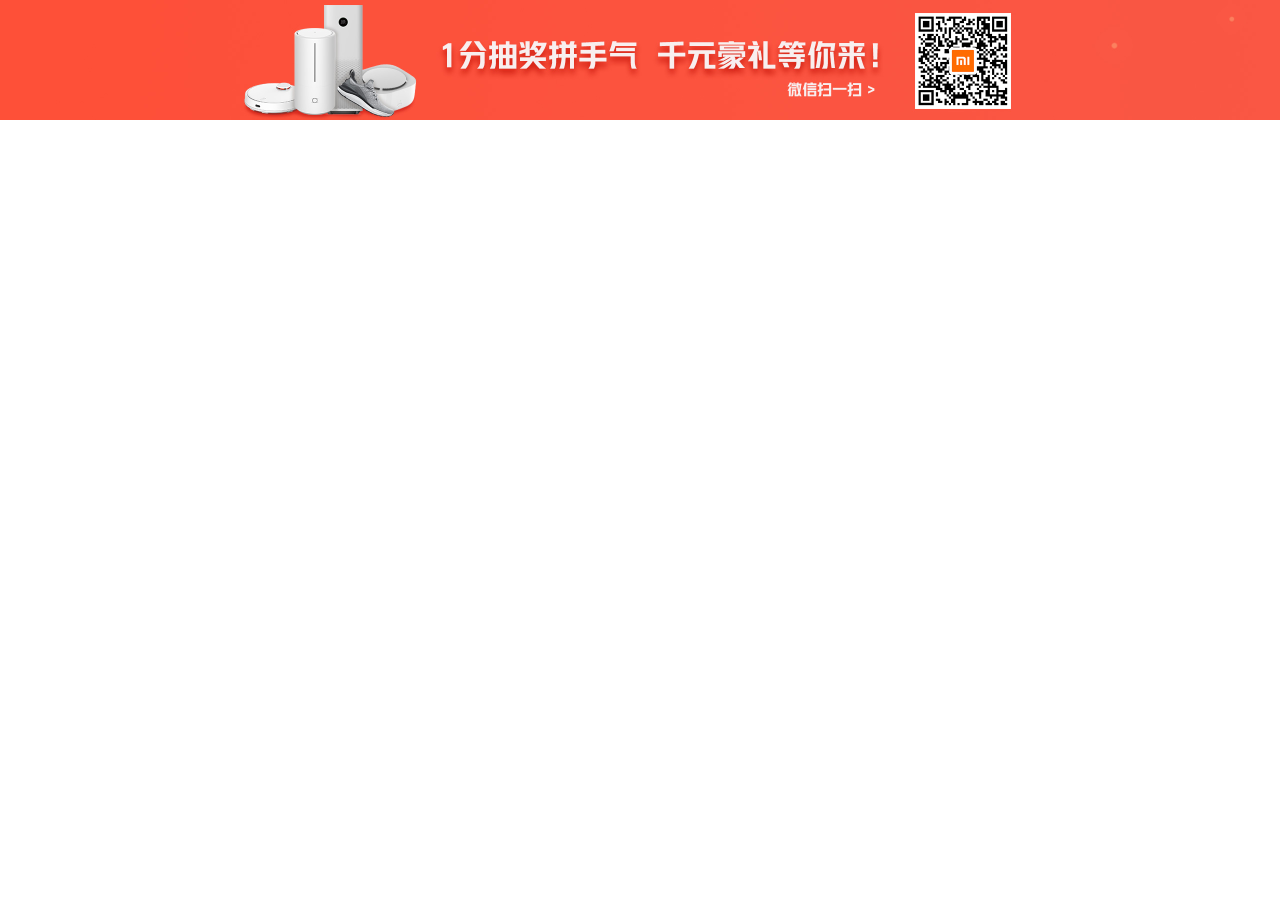
==== index.html @ 409e76ec "实现顶部广告" ====
<!DOCTYPE html>
<html lang="en">
<head>
    <meta charset="UTF-8">
    <meta name="viewport" content="width=device-width, initial-scale=1.0">
    <title>小米商城</title>
    <link rel="stylesheet" href="./css/reset.css">
    <link rel="stylesheet" href="./css/mi.css">
</head>
<body>
    <!-- 顶部广告 start -->
    <div class="header">
        <a href="#">
            <img src="./images/top.jpg" alt="ad">
        </a>

    </div>
    <!-- 顶部广告 end -->
</body>
</html>
---- css/mi.css ----
/* 顶部广告 start */
.header{
    width: 100%;
    height: 120px;
    overflow: hidden;
    position: relative;
}
/* 图片居中 */
.header img{
    height: 120px;
    position: absolute;
    left: 50%;
    transform: translateX(-50%);
}

/* 顶部广告 end */
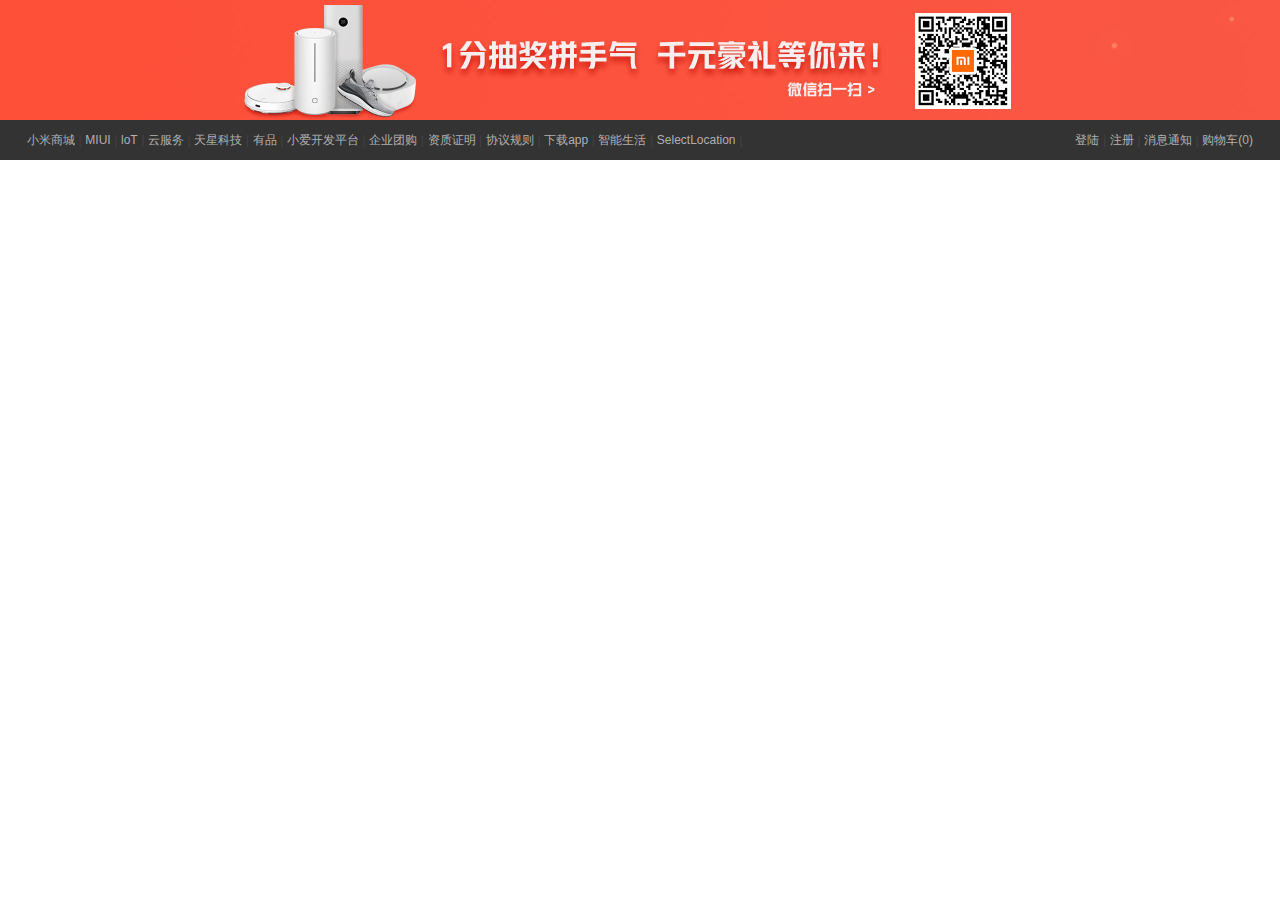
==== commit 6d3f8d3f: "黑色导航" ====
--- a/index.html
+++ b/index.html
@@ -16,5 +16,34 @@
 
     </div>
     <!-- 顶部广告 end -->
+    
+    <!-- 黑色导航 start -->
+    <div class="black-nav">
+        <div class="wrap">
+            <ul class="black-nav-left">
+                <li><a href="#">小米商城</a><span>|</span></li>
+                <li><a href="#">MIUI</a><span>|</span></li>
+                <li><a href="#">loT</a><span>|</span></li>
+                <li><a href="#">云服务</a><span>|</span></li>
+                <li><a href="#">天星科技</a><span>|</span></li>
+                <li><a href="#">有品</a><span>|</span></li>
+                <li><a href="#">小爱开发平台</a><span>|</span></li>
+                <li><a href="#">企业团购</a><span>|</span></li>
+                <li><a href="#">资质证明</a><span>|</span></li>
+                <li><a href="#">协议规则</a><span>|</span></li>
+                <li><a href="#">下载app</a><span>|</span></li>
+                <li><a href="#">智能生活</a><span>|</span></li>
+                <li><a href="#">SelectLocation</a><span>|</span></li>
+            </ul>
+            <ul class="black-nav-right">
+                <li><a href="#">登陆</a><span>|</span></li>
+                <li><a href="#">注册</a><span>|</span></li>
+                <li><a href="#">消息通知</a><span>|</span></li>
+                <li class="cart"><a href="#">购物车(0)</a></li>
+
+            </ul>
+        </div>
+    </div>
+    <!-- 黑色导航 end -->
 </body>
 </html>--- a/css/mi.css
+++ b/css/mi.css
@@ -15,3 +15,37 @@
 
 /* 顶部广告 end */
 
+/* 黑色导航 start */
+.black-nav{
+    width: 100%;
+    height: 40px;
+    line-height: 40px;
+    background-color: #333;
+    font-size: 12px;
+}
+.black-nav .wrap{
+    height: 40px;
+    width: 1226px;
+    /* 上下为0，左右居中 */
+    margin: 0 auto;
+}
+.black-nav .wrap .black-nav-left{
+    float: left;
+}
+.black-nav .wrap .black-nav-right{
+    float: right;
+}
+.black-nav .wrap .black-nav-left li{
+    float: left;
+}
+.black-nav .wrap .black-nav-right li{
+    float: left;
+}
+.black-nav .wrap span{
+    color: #424242;
+    margin: 0 3.6px;
+}
+.black-nav a{
+    color: #b0b0b0;
+}
+/* 黑色导航 end */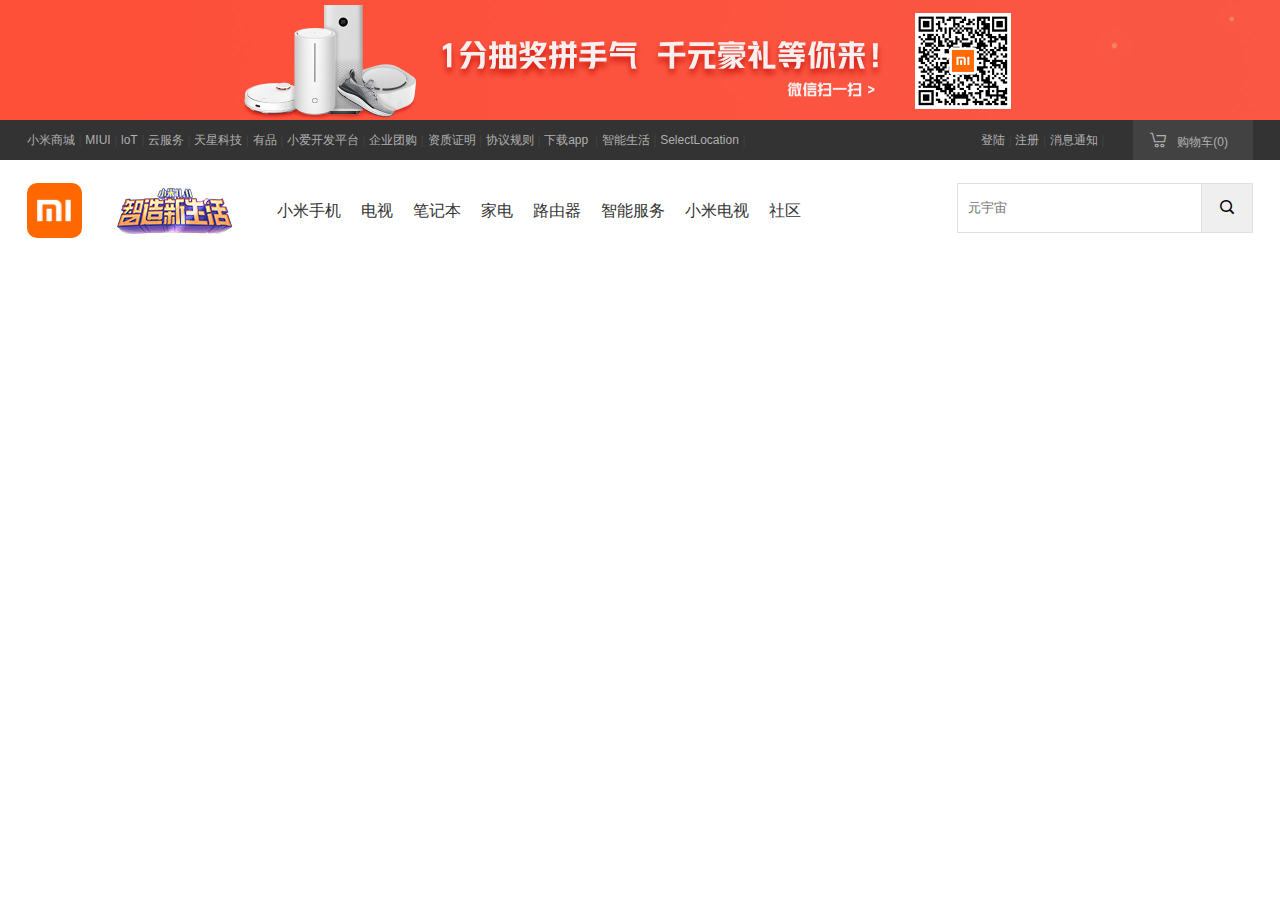
==== commit 8f3ae041: "白色导航滑动门" ====
--- a/index.html
+++ b/index.html
@@ -6,6 +6,7 @@
     <title>小米商城</title>
     <link rel="stylesheet" href="./css/reset.css">
     <link rel="stylesheet" href="./css/mi.css">
+    <link rel="stylesheet" href="./css/iconfont/iconfont.css">
 </head>
 <body>
     <!-- 顶部广告 start -->
@@ -31,7 +32,15 @@
                 <li><a href="#">企业团购</a><span>|</span></li>
                 <li><a href="#">资质证明</a><span>|</span></li>
                 <li><a href="#">协议规则</a><span>|</span></li>
-                <li><a href="#">下载app</a><span>|</span></li>
+                <li><a href="#">下载app</a>
+                    <span>|</span>
+                    <div class="download">
+                        <img src="./images/download.png" alt="">
+                        <p>小米商城APP</p>
+                    </div>
+                    <div class="stri"></div>
+
+                </li>
                 <li><a href="#">智能生活</a><span>|</span></li>
                 <li><a href="#">SelectLocation</a><span>|</span></li>
             </ul>
@@ -39,11 +48,83 @@
                 <li><a href="#">登陆</a><span>|</span></li>
                 <li><a href="#">注册</a><span>|</span></li>
                 <li><a href="#">消息通知</a><span>|</span></li>
-                <li class="cart"><a href="#">购物车(0)</a></li>
+                <li class="cart">
+                    <a href="#">
+                        <i class="iconfont">&#xe607;</i>
+                        <i>购物车(0)</i>
+                    </a>
+                    <div class="cart-list">
+                        购物车中还没有商品，赶紧选购吧
+                    </div>
+                </li>
 
             </ul>
         </div>
     </div>
     <!-- 黑色导航 end -->
+
+    <!-- 白色导航 start -->
+    <div class="white-nav">
+        <div class="wrap">
+            <div class="logo">
+                <img src="./images/mi-home.png" class="mi-home">
+                <img src="./images/mi-logo.png" class="mi-logo">
+            </div>
+            <div class="nav-bar">
+                <ul>
+                    <li><a href="#"><img src="./images/zzxsh.gif" alt=""></a></li>
+                    <li>
+                        <a href="#">小米手机</a>
+                        <div class="nav-bar-list">
+                            <div class="wrap">
+                                <ul>
+                                    <li>
+                                        <a href="#">
+                                            <div class="img-box">
+                                                <img src="./images/phone.png" alt="">
+                                            </div>
+                                            <p class="name">小米10至尊纪念款</p>
+                                            <p class="price">5200元</p>
+                                        </a>
+                                    </li>
+                                    <li>
+                                        <a href="#">
+                                            <div class="img-box">
+                                                <img src="./images/phone.png" alt="">
+                                            </div>
+                                            <p class="name">小米10至尊纪念款</p>
+                                            <p class="price">5200元</p>
+                                        </a>
+                                    </li>
+                                    <li>
+                                        <a href="#">
+                                            <div class="img-box">
+                                                <img src="./images/phone.png" alt="">
+                                            </div>
+                                            <p class="name">小米10至尊纪念款</p>
+                                            <p class="price">5200元</p>
+                                        </a>
+                                    </li>
+                                </ul>
+                            </div>
+                            
+                        </div>
+                    </li>
+                    <li><a href="#">电视</a></li>
+                    <li><a href="#">笔记本</a></li>
+                    <li><a href="#">家电</a></li>
+                    <li><a href="#">路由器</a></li>
+                    <li><a href="#">智能服务</a></li>
+                    <li><a href="#">小米电视</a></li>
+                    <li><a href="#">社区</a></li>
+                </ul>
+            </div>
+            <div class="search">
+                <input type="text" placeholder="元宇宙">
+                <button class="iconfont">&#xe63d;</button>
+            </div>
+        </div>
+    </div>
+    <!-- 白色导航 end -->
 </body>
 </html>--- a/css/mi.css
+++ b/css/mi.css
@@ -18,13 +18,13 @@
 /* 黑色导航 start */
 .black-nav{
     width: 100%;
+    /* 设置上下居中 */
     height: 40px;
     line-height: 40px;
     background-color: #333;
     font-size: 12px;
 }
-.black-nav .wrap{
-    height: 40px;
+.wrap{
     width: 1226px;
     /* 上下为0，左右居中 */
     margin: 0 auto;
@@ -35,17 +35,222 @@
 .black-nav .wrap .black-nav-right{
     float: right;
 }
-.black-nav .wrap .black-nav-left li{
-    float: left;
-}
-.black-nav .wrap .black-nav-right li{
-    float: left;
-}
-.black-nav .wrap span{
+
+.black-nav .wrap li{
+    /* 设置列表横向 */
+    float: left;
+    position: relative;
+
+}
+.black-nav .wrap li span{
     color: #424242;
     margin: 0 3.6px;
 }
 .black-nav a{
     color: #b0b0b0;
 }
-/* 黑色导航 end */+/* 黑色导航滑动门 */
+.download{
+    width: 124px;
+    height: 0px;
+    background-color: #fff;
+    /* x y 模糊度 颜色 */
+    box-shadow: 0 1px 5px #aaa;
+    position: absolute;
+    top: 40px;
+    left: 50%;
+    margin-left: -62px;
+    overflow: hidden;
+}
+.download img{
+    width: 90px;
+    margin: 18px auto 0;
+    
+}
+.download p{
+    color: #333;
+    font-size: 14px;
+    line-height: 14px;
+}
+.black-nav li:hover>.download{
+    height: 148px;
+}
+/* 三角箭头 */
+.stri{
+    width: 0;
+    height: 0;
+    border-bottom: 8px solid #fff;
+    border-left: 8px solid transparent;
+    border-right: 8px solid transparent;
+    position: absolute;
+    bottom: 0px;
+    left: 50%;
+    margin-left: -8px;
+    display: none;
+}
+.black-nav-left>li:hover>.stri{
+    display: block;
+}
+/* 购物车 */
+.cart{
+    width: 120px;
+    height: 40px;
+    background-color: #424242;
+    margin-left: 25px;
+}
+.cart:hover{
+    background: #fff;
+}
+.cart:hover>a{
+    color: #ff6700;
+}
+.cart i{
+    font-style: normal;
+    margin-right: 8px;
+}
+.cart-list{
+    width: 316px;
+    height: 0;
+    background: #fff;
+    box-shadow: 0 2px 10px rgba(0,0,0,0.15);
+    position: absolute;
+    right: 0;
+    top: 40px;
+    color: #424242;
+    overflow: hidden;
+    line-height: 100px;
+}
+.cart:hover>.cart-list{
+    height: 100px;
+}
+/* 黑色导航 end */
+
+/* 白色导航 start */
+.white-nav{
+    width: 100%;
+    height: 100px;
+    background-color: #fff;
+    position: relative;
+
+}
+
+.logo{
+    width: 55px;
+    height: 55px;
+    background-color: #ff6700;
+    float: left;
+    margin-top: 22.5px;
+    overflow: hidden;
+    position: relative;
+    border-radius: 10px;
+
+}
+
+.logo>img{
+    width: 100%;
+    height: 100%;
+    position: absolute;
+    top: 0;
+    transition: all 0.2s;
+}
+
+.mi-home{
+    left: -55px
+
+}
+.mi-logo{
+    left: 0;
+}
+.logo:hover>.mi-home{
+    left: 0;
+}
+.logo:hover>.mi-logo{
+    left: 55px;
+}
+
+.nav-bar{
+    width: 875px;
+    height: 100px;
+    line-height: 100px;
+    float: left;
+
+}
+
+.nav-bar li{
+    float: left;
+}
+
+.nav-bar li a{
+    color: #333;
+    padding: 41.5px 10px;
+}
+
+.nav-bar li a:hover{
+    color: #ff6700;
+}
+
+.nav-bar ul li a img{
+     margin-top: 22.5px;
+}
+.search{
+    width: 296px;
+    height: 100px;
+    float: right;
+}
+
+.search input{
+    /* 244-244=52 */
+    width: 244px;
+    height: 50px;
+    float: left;
+    border: 1px solid #e0e0e0;
+    /* 让input大小包括边框 */
+    box-sizing: border-box;
+    margin-top: 22.5px;
+    padding: 0 10px;
+    border-right: 0px;
+    outline: none;
+}
+
+.search button{
+    width: 52px;
+    height: 50px;
+    float: right;
+    margin-top: 22.5px;
+    border: 1px solid #e0e0e0;
+}
+
+.search button:hover{
+    background-color: #ff6700;
+    color: #fff;
+}
+
+.nav-bar-list{
+    width: 100%;
+    height: 229px;
+    background: #fff;
+    border-top: 1px solid #eee;
+    box-shadow: 0 3px 4px rgba(0,0,0,0.1);
+    position: absolute;
+    left: 0;
+    top: 100px;
+    display: none;
+}
+.nav-bar li:hover>.nav-bar-list{
+    display: block;
+}
+.nav-bar-list li{
+    line-height: normal;
+    border-right: 1px solid #eee;
+}
+
+.nav-bar-list .name{
+    font-size: 12px;
+    color: #333;
+
+}
+.nav-bar-list .price{
+    font-size: 12px;
+    color: #ff6700;
+}
+/* 白色导航 end *--- a/css/iconfont/iconfont.css
+++ b/css/iconfont/iconfont.css
@@ -0,0 +1,117 @@
+@font-face {font-family: "iconfont";
+  src: url('iconfont.eot?t=1561534862311'); /* IE9 */
+  src: url('iconfont.eot?t=1561534862311#iefix') format('embedded-opentype'), /* IE6-IE8 */
+  url('[data-uri]') format('woff2'),
+  url('iconfont.woff?t=1561534862311') format('woff'),
+  url('iconfont.ttf?t=1561534862311') format('truetype'), /* chrome, firefox, opera, Safari, Android, iOS 4.2+ */
+  url('iconfont.svg?t=1561534862311#iconfont') format('svg'); /* iOS 4.1- */
+}
+
+.iconfont {
+  font-family: "iconfont" !important;
+  font-size: 16px;
+  font-style: normal;
+  -webkit-font-smoothing: antialiased;
+  -moz-osx-font-smoothing: grayscale;
+}
+
+.icon-F:before {
+  content: "\f003d";
+}
+
+.icon-15tianwuliyoutuihuo:before {
+  content: "\e606";
+}
+
+.icon-iconfonticonfonti2copycopy:before {
+  content: "\e62e";
+}
+
+.icon-jiantouarrowhead7:before {
+  content: "\e6bc";
+}
+
+.icon-bofangsanjiaoxing:before {
+  content: "\e769";
+}
+
+.icon-dingwei1:before {
+  content: "\e617";
+}
+
+.icon-youjiantou:before {
+  content: "\e619";
+}
+
+.icon-7tianwuliyoutuihuo:before {
+  content: "\e60e";
+}
+
+.icon-sanjiaoxing:before {
+  content: "\e620";
+}
+
+.icon-buoumaotubiao46:before {
+  content: "\e629";
+}
+
+.icon-tel:before {
+  content: "\e641";
+}
+
+.icon-fangdajing:before {
+  content: "\e63d";
+}
+
+.icon-my_icon:before {
+  content: "\e65d";
+}
+
+.icon-fanhuidingbu:before {
+  content: "\e623";
+}
+
+.icon-erji:before {
+  content: "\e605";
+}
+
+.icon-shoujidaoshouji:before {
+  content: "\e64a";
+}
+
+.icon-gifs:before {
+  content: "\e624";
+}
+
+.icon-jiantou:before {
+  content: "\e621";
+}
+
+.icon-duihua:before {
+  content: "\e710";
+}
+
+.icon-dianhuaqia:before {
+  content: "\e733";
+}
+
+.icon-chongzhi:before {
+  content: "\e65c";
+}
+
+.icon-shouji:before {
+  content: "\e525";
+}
+
+.icon-gouwuche:before {
+  content: "\e607";
+}
+
+.icon-youjiantou1:before {
+  content: "\e658";
+}
+
+.icon-present:before {
+  content: "\e611";
+}
+
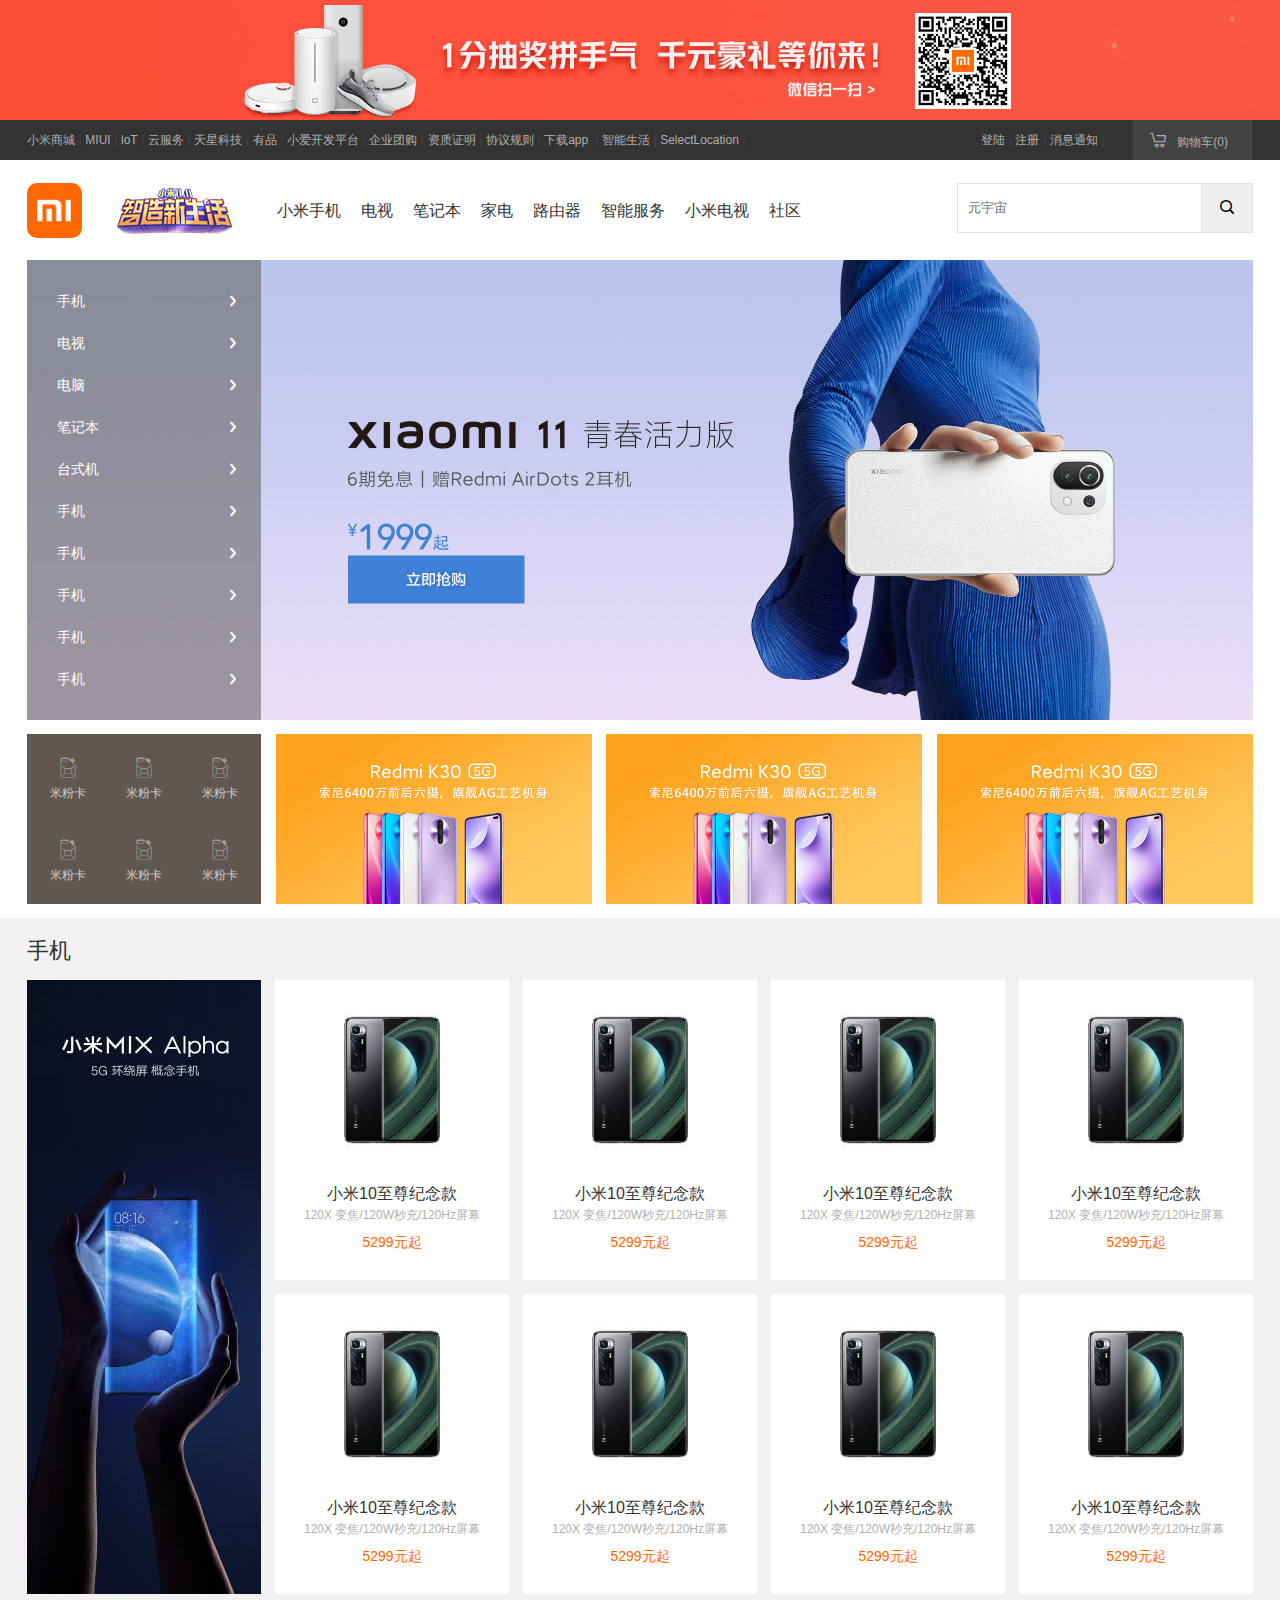
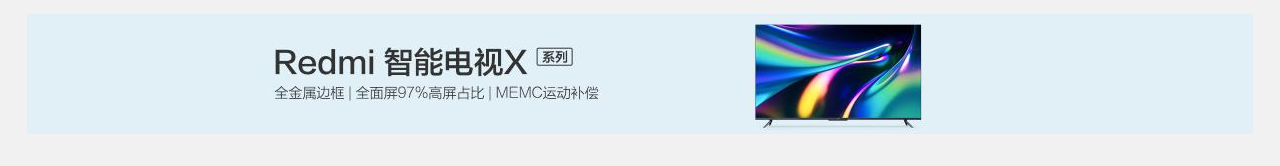
==== commit 1f9f9548: "完成手机模块" ====
--- a/index.html
+++ b/index.html
@@ -126,5 +126,229 @@
         </div>
     </div>
     <!-- 白色导航 end -->
+    
+    <!-- Banner start -->
+    <div class="banner">
+        <div class="wrap">
+            <img class="banner-img" src="./images/banner.jpg" alt="">
+            <div class="slide">
+                <ul>
+                    <li>
+                        <a href="#">手机<i class="iconfont">&#xe621;</i></a>
+                        <div class="slide-list">
+                            <ul>
+                                <li>
+                                    <a href="#">
+                                        <div>
+                                            <img src="./images/phone.png" alt="">
+                                            <span>小米手机至尊版</span>
+                                        </div>
+                                    </a>
+                                </li>
+                                <li>
+                                    <a href="#">
+                                        <div>
+                                            <img src="./images/phone.png" alt="">
+                                            <span>小米手机至尊版</span>
+                                        </div>
+                                    </a>
+                                </li>
+                                <li>
+                                    <a href="#">
+                                        <div>
+                                            <img src="./images/phone.png" alt="">
+                                            <span>小米手机至尊版</span>
+                                        </div>
+                                    </a>
+                                </li>
+                                <li>
+                                    <a href="#">
+                                        <div>
+                                            <img src="./images/phone.png" alt="">
+                                            <span>小米手机至尊版</span>
+                                        </div>
+                                    </a>
+                                </li>
+                                <li>
+                                    <a href="#">
+                                        <div>
+                                            <img src="./images/phone.png" alt="">
+                                            <span>小米手机至尊版</span>
+                                        </div>
+                                    </a>
+                                </li>
+                                <li>
+                                    <a href="#">
+                                        <div>
+                                            <img src="./images/phone.png" alt="">
+                                            <span>小米手机至尊版</span>
+                                        </div>
+                                    </a>
+                                </li>
+                            </ul>
+                        </div>
+                    </li>
+                    <li><a href="#">电视<i class="iconfont">&#xe621;</i></a></li>
+                    <li><a href="#">电脑<i class="iconfont">&#xe621;</i></a></li>
+                    <li><a href="#">笔记本<i class="iconfont">&#xe621;</i></a></li>
+                    <li><a href="#">台式机<i class="iconfont">&#xe621;</i></a></li>
+                    <li><a href="#">手机<i class="iconfont">&#xe621;</i></a></li>
+                    <li><a href="#">手机<i class="iconfont">&#xe621;</i></a></li>
+                    <li><a href="#">手机<i class="iconfont">&#xe621;</i></a></li>
+                    <li><a href="#">手机<i class="iconfont">&#xe621;</i></a></li>
+                    <li><a href="#">手机<i class="iconfont">&#xe621;</i></a></li>
+
+                </ul>
+            </div>
+        </div>
+
+    </div>
+    <!-- Banner end -->
+
+    <!-- 广告模块start -->
+    <div class="ad">
+        <div class="wrap">
+            <div class="ad-aside">
+                <ul>
+                    <li>
+                        <a href="#">
+                            <i class="iconfont">&#xe733;</i>
+                            <p>米粉卡</p>
+                        </a>
+                    </li>
+                    <li>
+                        <a href="#">
+                            <i class="iconfont">&#xe733;</i>
+                            <p>米粉卡</p>
+                        </a>
+                    </li>
+                    <li>
+                        <a href="#">
+                            <i class="iconfont">&#xe733;</i>
+                            <p>米粉卡</p>
+                        </a>
+                    </li>
+                    <li>
+                        <a href="#">
+                            <i class="iconfont">&#xe733;</i>
+                            <p>米粉卡</p>
+                        </a>
+                    </li><li>
+                        <a href="#">
+                            <i class="iconfont">&#xe733;</i>
+                            <p>米粉卡</p>
+                        </a>
+                    </li><li>
+                        <a href="#">
+                            <i class="iconfont">&#xe733;</i>
+                            <p>米粉卡</p>
+                        </a>
+                    </li>
+                </ul>
+            </div>
+            <div class="ad-img">
+                <a href="#"><img src="./images/ad.jpg" alt=""></a>
+            </div>
+            <div class="ad-img">
+                <a href="#"><img src="./images/ad.jpg" alt=""></a>
+            </div>
+            <div class="ad-img">
+                <a href="#"><img src="./images/ad.jpg" alt=""></a>
+            </div>
+
+        </div>
+    </div>
+
+    <!-- 广告模块 end -->
+    <!-- 内容模块 start -->
+    <div class="content">
+        <div class="wrap">
+            <!-- 手机模块 start -->
+            <div class="phone">
+                <h3 class="title">手机</h3>
+                <div class="phone-box">
+                    <div class="phone-box-left">
+                        <a href="#">
+                            <img src="./images/phone_left.jpg" alt="">
+                        </a>
+                    </div>
+                    <div class="phone-box-right">
+                        <div class="item">
+                            <a href="#">
+                                <img class="item-img" src="./images/phone-right.jpg" alt="">
+                                <p class="item-name">小米10至尊纪念款</p>
+                                <p class="item-desc">120X 变焦/120W秒充/120Hz屏幕</p>
+                                <p class="item-price">5299元起</p>
+                            </a>
+                        </div>
+                        <div class="item">
+                            <a href="#">
+                                <img class="item-img" src="./images/phone-right.jpg" alt="">
+                                <p class="item-name">小米10至尊纪念款</p>
+                                <p class="item-desc">120X 变焦/120W秒充/120Hz屏幕</p>
+                                <p class="item-price">5299元起</p>
+                            </a>
+                        </div>
+                        <div class="item">
+                            <a href="#">
+                                <img class="item-img" src="./images/phone-right.jpg" alt="">
+                                <p class="item-name">小米10至尊纪念款</p>
+                                <p class="item-desc">120X 变焦/120W秒充/120Hz屏幕</p>
+                                <p class="item-price">5299元起</p>
+                            </a>
+                        </div>
+                        <div class="item">
+                            <a href="#">
+                                <img class="item-img" src="./images/phone-right.jpg" alt="">
+                                <p class="item-name">小米10至尊纪念款</p>
+                                <p class="item-desc">120X 变焦/120W秒充/120Hz屏幕</p>
+                                <p class="item-price">5299元起</p>
+                            </a>
+                        </div>
+                        <div class="item">
+                            <a href="#">
+                                <img class="item-img" src="./images/phone-right.jpg" alt="">
+                                <p class="item-name">小米10至尊纪念款</p>
+                                <p class="item-desc">120X 变焦/120W秒充/120Hz屏幕</p>
+                                <p class="item-price">5299元起</p>
+                            </a>
+                        </div>
+                        <div class="item">
+                            <a href="#">
+                                <img class="item-img" src="./images/phone-right.jpg" alt="">
+                                <p class="item-name">小米10至尊纪念款</p>
+                                <p class="item-desc">120X 变焦/120W秒充/120Hz屏幕</p>
+                                <p class="item-price">5299元起</p>
+                            </a>
+                        </div>
+                        <div class="item">
+                            <a href="#">
+                                <img class="item-img" src="./images/phone-right.jpg" alt="">
+                                <p class="item-name">小米10至尊纪念款</p>
+                                <p class="item-desc">120X 变焦/120W秒充/120Hz屏幕</p>
+                                <p class="item-price">5299元起</p>
+                            </a>
+                        </div>
+                        <div class="item">
+                            <a href="#">
+                                <img class="item-img" src="./images/phone-right.jpg" alt="">
+                                <p class="item-name">小米10至尊纪念款</p>
+                                <p class="item-desc">120X 变焦/120W秒充/120Hz屏幕</p>
+                                <p class="item-price">5299元起</p>
+                            </a>
+                        </div>
+                    </div>
+                </div>
+                <div class="big-img">
+                    <a href="#">
+                        <img src="./images/phone_ad.jpg" alt="">
+                    </a>
+                </div>
+            </div>
+            <!-- 手机模块 end -->
+
+        </div>
+    </div>
+    <!-- 内容模块 end -->
 </body>
 </html>--- a/css/mi.css
+++ b/css/mi.css
@@ -28,6 +28,7 @@
     width: 1226px;
     /* 上下为0，左右居中 */
     margin: 0 auto;
+
 }
 .black-nav .wrap .black-nav-left{
     float: left;
@@ -237,6 +238,7 @@
     display: none;
 }
 .nav-bar li:hover>.nav-bar-list{
+    z-index: 999;
     display: block;
 }
 .nav-bar-list li{
@@ -253,4 +255,215 @@
     font-size: 12px;
     color: #ff6700;
 }
-/* 白色导航 end *+/* 白色导航 end */
+
+/* Banner start */
+.banner{
+    width: 100%;
+    height: 460px;
+}
+.banner-img{
+    width: 100%;
+}
+.slide{
+    width: 234px;
+    height: 420px;
+    padding: 20px 0;
+    background-color: rgba(105,101,101,0.6);
+    position: absolute;
+    left: 0;
+    top: 0;
+}
+.banner>.wrap{
+    position: relative;
+}
+.slide>ul>li{
+    height: 42px;
+    line-height: 42px;
+    text-align: left;
+    padding-left: 30px;
+    font-size: 14px;
+}
+.slide>ul>li>a{
+    color: #fff;
+}
+.slide i{
+    float: right;
+    padding-right: 20px;
+}
+.slide>ul>li:hover{
+    background-color: #ff6700;
+}
+
+.slide-list{
+    /* 1226px - 234px = 992px */
+    width: 992px;
+    height: 460px;
+    background-color: #fff;
+    border-left: none;
+    box-sizing: border-box;
+    box-shadow: 0 8px 16px rgba(0,0,0,0.19);
+    position: absolute;
+    left: 234px;
+    top: 0px;
+    display: none;
+}
+.slide>ul>li:hover>.slide-list{
+    display: block;
+}
+.slide-list ul{
+    width: 100%;
+}
+.slide-list ul li{
+    width: 248px;
+    height: 76px;
+    line-height: 76px;
+    float: left;
+    box-sizing: border-box;
+}
+.slide-list div{
+    width: 100%;
+    height: 100%;
+    padding: 18px 20px;
+    box-sizing: border-box;
+}
+.slide-list img{
+    width: 50px;
+    margin-right: 10px;
+}
+.slide-list span{
+    color: #333;
+    font-size: 14px;
+    position: relative;
+    top: -10px;
+}
+.slide-list li:hover span{
+    color: #ff6700
+}
+/* Banner end */   
+
+/* 广告模块 start */
+.ad{
+    width: 100%;
+    height: 170px;
+    padding: 14px 0;
+    background-color: #fff;
+}
+.ad-aside{
+    width: 234px;
+    height: 170px;
+    background-color: #5f5750;
+    padding: 3px;
+    box-sizing: border-box;
+    font-size: 12px;
+    float: left;
+    
+}
+.ad-aside li{
+    width: 76px;
+    height: 82px;
+    float: left;
+    padding-top: 18px;
+    box-sizing: border-box;
+    opacity: 0.7;
+}
+.ad-aside i{
+    font-size: 24px;
+    margin-bottom: 4px;
+    display: block;
+    color: #fff;
+
+}
+.ad-aside p{
+    color: #fff;
+}
+.ad-aside li:hover{
+    opacity: 1;
+}
+.ad-img{
+    width: 316px;
+    height: 170px;
+    margin-left: 14.6px;
+    float: left;
+}
+.ad-img img{
+    width: 100%;
+}
+/* 广告模块 end */
+
+/* 内容模块 start */
+.content{
+    width: 100%;
+    background-color: #f1f1f1;
+    overflow: hidden;
+    padding: 4px 0 12px;
+}
+/* 内容模块 end */
+
+/* 手机模块 start */
+.title{
+    text-align: left;
+    color: #333;
+    font-size: 22px;
+    font-weight: 200;
+    line-height: 58px;
+}
+.phone-box{
+    width: 100%;
+    height: 614px;
+}
+.phone-box-left{
+    width: 234px;
+    height: 614px;
+    float: left;
+}
+.phone-box-right{
+    width: 992px;
+    height: 614px;
+    float: left;
+}
+.item{
+    /* 4元素平方992： */
+    /* 14 * 4 = 56  (992 - 56)/4 */
+    width: 234px;
+    height: 300px;
+    margin: 0 0 14px 14px;
+    background-color: #fff;
+    float: left;
+    padding: 20px 0;
+    box-sizing: border-box;
+    transition: all 0.2s linear;
+}
+.item:hover{
+    transform: translateY(-2px);
+    box-shadow: 0 15px 30px rgba(0,0,0,0.1);
+}
+.item-img{
+    width: 160px;
+    margin-bottom: 19px;
+}
+.item-name{
+    width: 214px;
+    height: 21px;
+    color: #333;
+    line-height: 21px;
+    margin: 0 auto 2px;
+}
+.item-desc{
+    width: 214px;
+    height: 18px;
+    color: #b0b0b0;
+    font-size: 12px;
+    line-height: 18px;
+    margin: 0 auto 10px;
+}
+.item-price{
+    color: #ff6700;
+    font-size: 14px;
+}
+.big-img{
+    width: 100%;
+    height: 120px;
+    margin: 20px 0;
+}
+/* 手机模块 end */
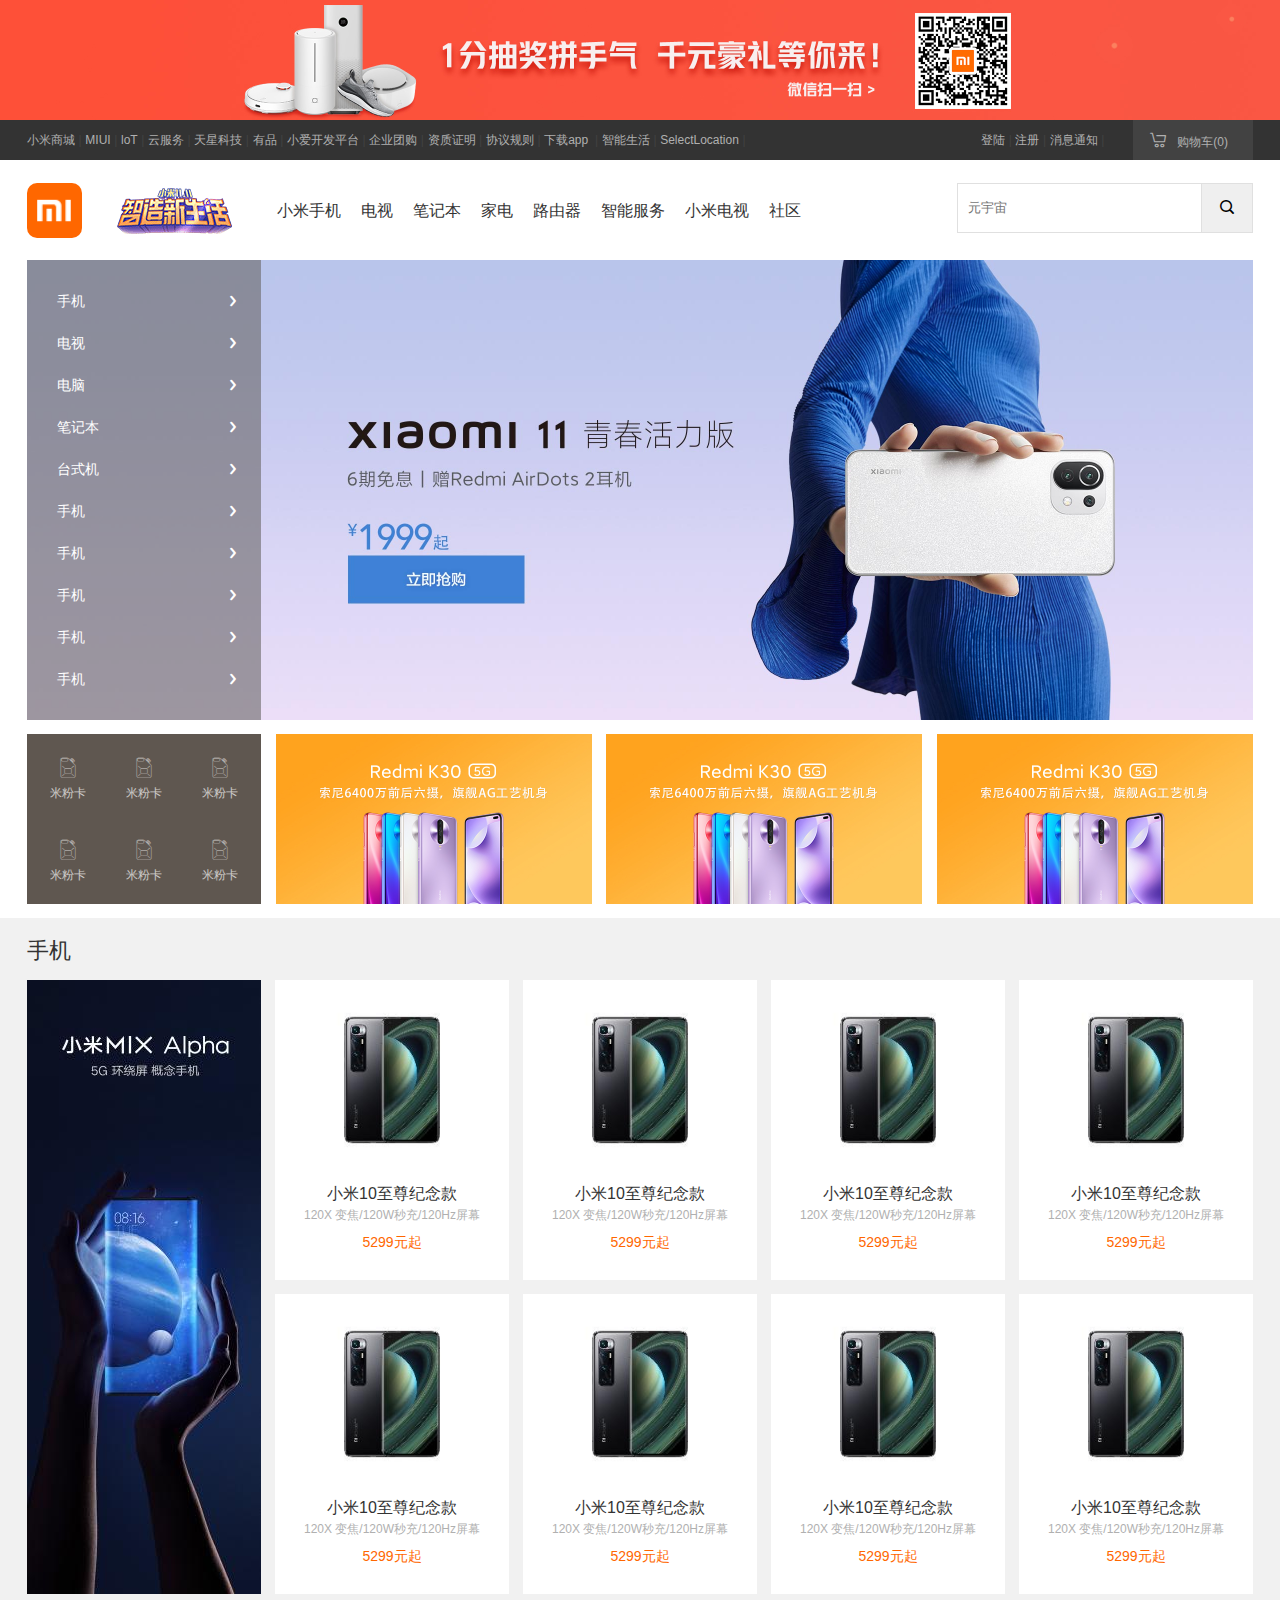
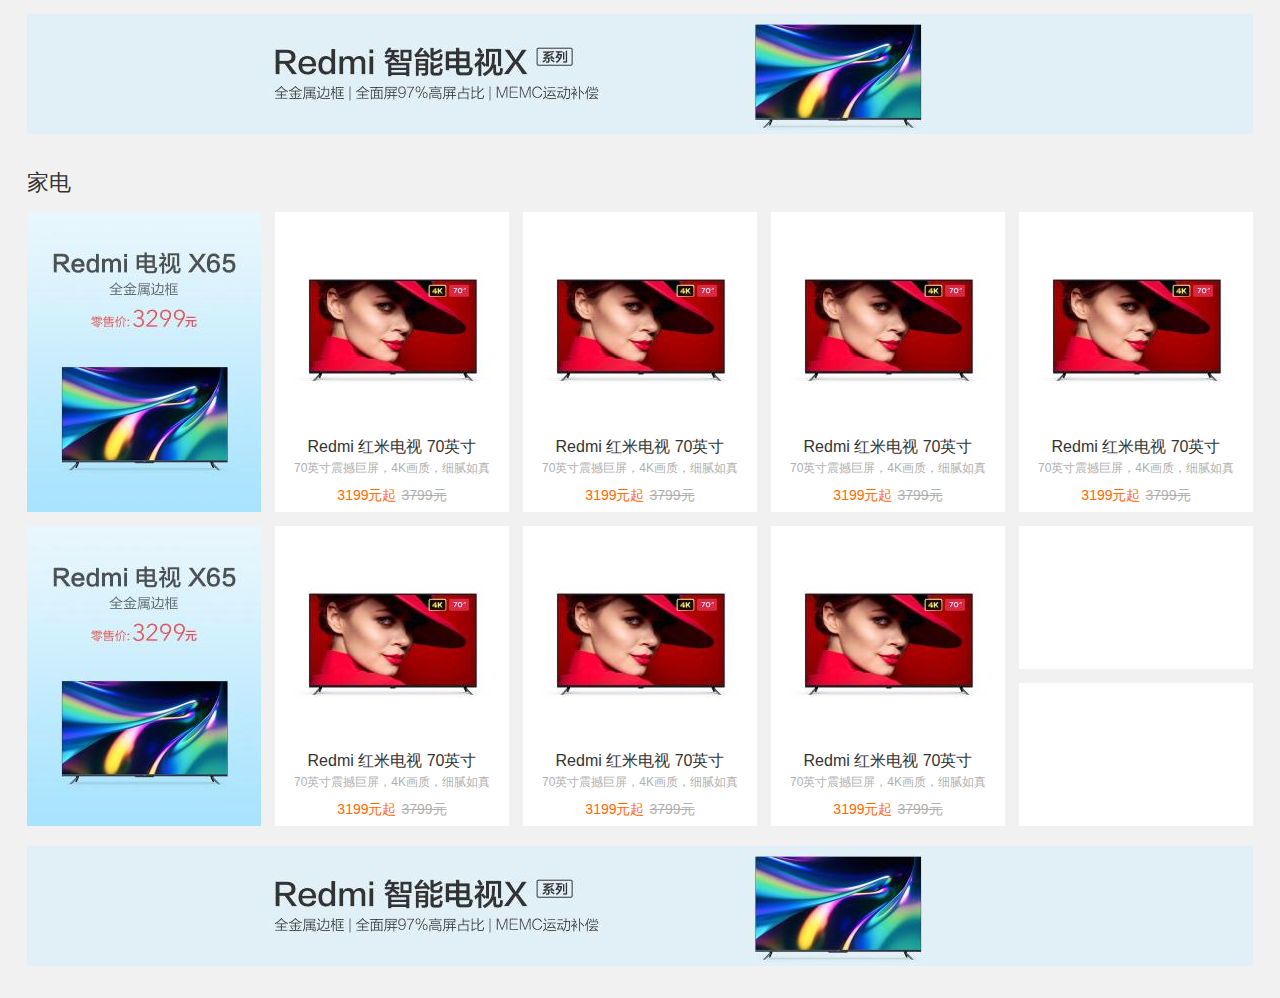
==== commit dca13846: "完成家电模块" ====
--- a/index.html
+++ b/index.html
@@ -346,9 +346,92 @@
                 </div>
             </div>
             <!-- 手机模块 end -->
-
+ 
+            <!-- 家电模块 start -->
+            <div class="elc">
+                <h3 class="title">家电</h3>
+                <div class="elc-box">
+                    <div class="item elc-item">
+                        <a href="#">
+                            <img src="./images/elc-left.jpg" alt="">
+                        </a>
+                    </div>
+                    <div class="item">
+                        <a href="#">
+                            <img src="./images/elc-right.jpg" alt="">
+                            <p class="item-name">Redmi 红米电视 70英寸</p>
+                            <p class="item-desc">70英寸震撼巨屏，4K画质，细腻如真</p>
+                            <p class="item-price">3199元起<del>3799元</del></p>
+                        </a>
+                    </div>
+                    <div class="item">
+                        <a href="#">
+                            <img src="./images/elc-right.jpg" alt="">
+                            <p class="item-name">Redmi 红米电视 70英寸</p>
+                            <p class="item-desc">70英寸震撼巨屏，4K画质，细腻如真</p>
+                            <p class="item-price">3199元起<del>3799元</del></p>
+                        </a>
+                    </div>
+                    <div class="item">
+                        <a href="#">
+                            <img src="./images/elc-right.jpg" alt="">
+                            <p class="item-name">Redmi 红米电视 70英寸</p>
+                            <p class="item-desc">70英寸震撼巨屏，4K画质，细腻如真</p>
+                            <p class="item-price">3199元起<del>3799元</del></p>
+                        </a>
+                    </div>
+                    <div class="item">
+                        <a href="#">
+                            <img src="./images/elc-right.jpg" alt="">
+                            <p class="item-name">Redmi 红米电视 70英寸</p>
+                            <p class="item-desc">70英寸震撼巨屏，4K画质，细腻如真</p>
+                            <p class="item-price">3199元起<del>3799元</del></p>
+                        </a>
+                    </div>
+                    <div class="item elc-item">
+                        <a href="#">
+                            <img src="./images/elc-left.jpg" alt="">
+                        </a>
+                    </div>
+                    <div class="item">
+                        <a href="#">
+                            <img src="./images/elc-right.jpg" alt="">
+                            <p class="item-name">Redmi 红米电视 70英寸</p>
+                            <p class="item-desc">70英寸震撼巨屏，4K画质，细腻如真</p>
+                            <p class="item-price">3199元起<del>3799元</del></p>
+                        </a>
+                    </div>
+                    <div class="item">
+                        <a href="#">
+                            <img src="./images/elc-right.jpg" alt="">
+                            <p class="item-name">Redmi 红米电视 70英寸</p>
+                            <p class="item-desc">70英寸震撼巨屏，4K画质，细腻如真</p>
+                            <p class="item-price">3199元起<del>3799元</del></p>
+                        </a>
+                    </div>
+                    <div class="item">
+                        <a href="#">
+                            <img src="./images/elc-right.jpg" alt="">
+                            <p class="item-name">Redmi 红米电视 70英寸</p>
+                            <p class="item-desc">70英寸震撼巨屏，4K画质，细腻如真</p>
+                            <p class="item-price">3199元起<del>3799元</del></p>
+                        </a>
+                    </div>
+                    <div class="item-last">
+                        <div></div>
+                        <div></div>
+                    </div>
+                </div>
+                <div class="big-img">
+                    <a href="#">
+                        <img src="./images/phone_ad.jpg" alt="">
+                    </a>
+                </div>
+            </div>
+            <!-- 家电模块 end -->
         </div>
     </div>
     <!-- 内容模块 end -->
+    
 </body>
 </html>--- a/css/mi.css
+++ b/css/mi.css
@@ -467,3 +467,37 @@
     margin: 20px 0;
 }
 /* 手机模块 end */
+
+/* 家电模块 start */
+.elc-box{
+    width: 100%;
+    height: 614px;
+}
+.elc-item{
+    padding: 0;
+    margin-left: 0;
+}
+.item-price>del{
+    color: #b0b0b0;
+    margin-left: 5px;
+}
+.item-last{
+    width: 234px;
+    height: 300px;
+    float: left;
+    margin-left: 14px;
+}
+.item-last div{
+    width: 234px;   
+    height: 143px;
+    background-color: #fff;
+    transition: all 0.2 linear;
+}
+.item-last>div:first-child{
+    margin-bottom: 14px;
+}
+.item-last>div:hover{
+    transform: translateY(-2px);
+    box-shadow: 0 15px 30px rgba(0,0,0,0.1);
+}
+/* 家电模块 end */